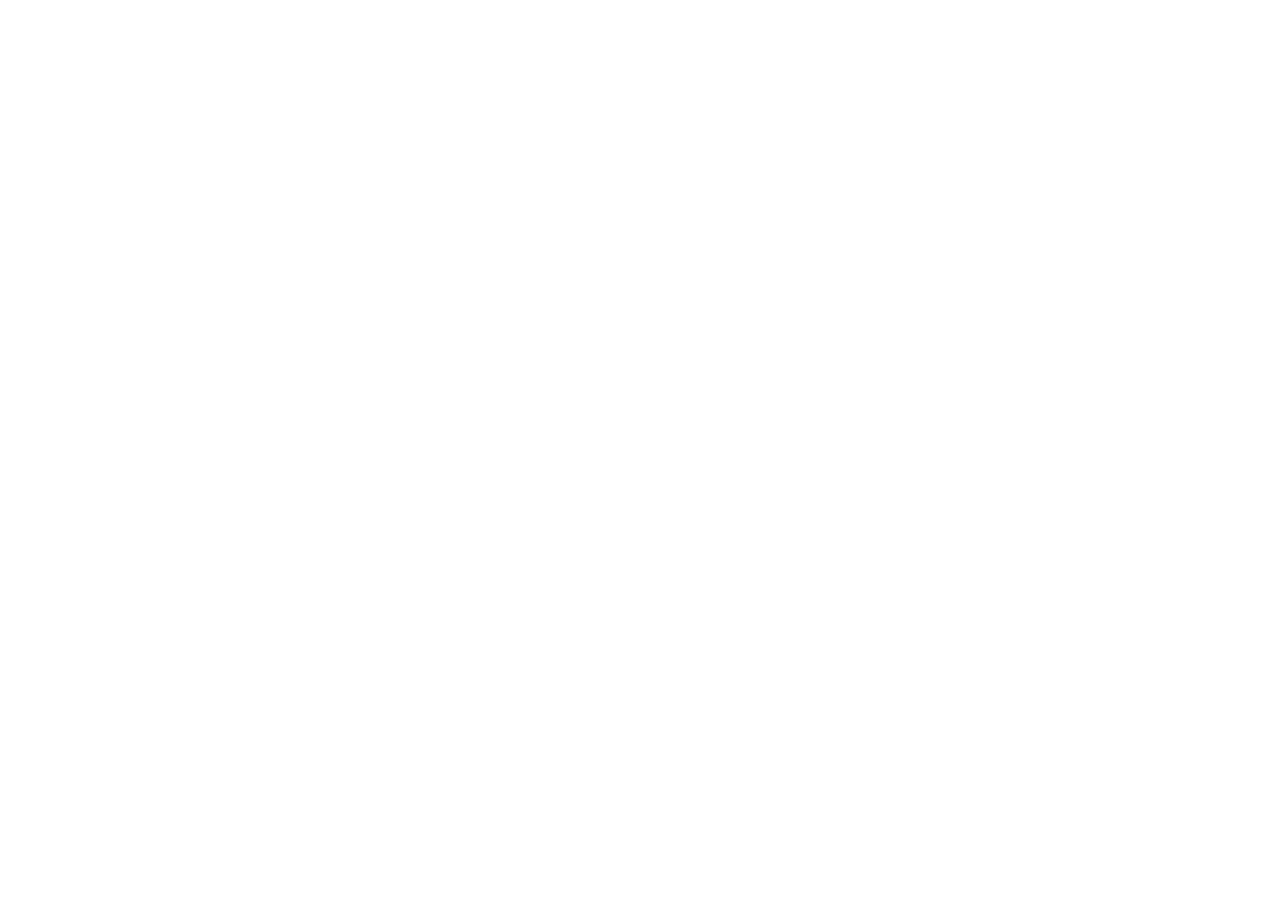
==== index.html @ 7ba06f56 "starcoffee" ====
<!DOCTYPE html>
<html lang="en">
<head>
    <meta charset="UTF-8">
    <meta http-equiv="X-UA-Compatible" content="IE=edge">
    <meta name="viewport" content="width=device-width, initial-scale=1.0">
    <title>Document</title>
    <link rel="stylesheet" href="css/style.css">
</head>
<body>
    
</body>
</html>
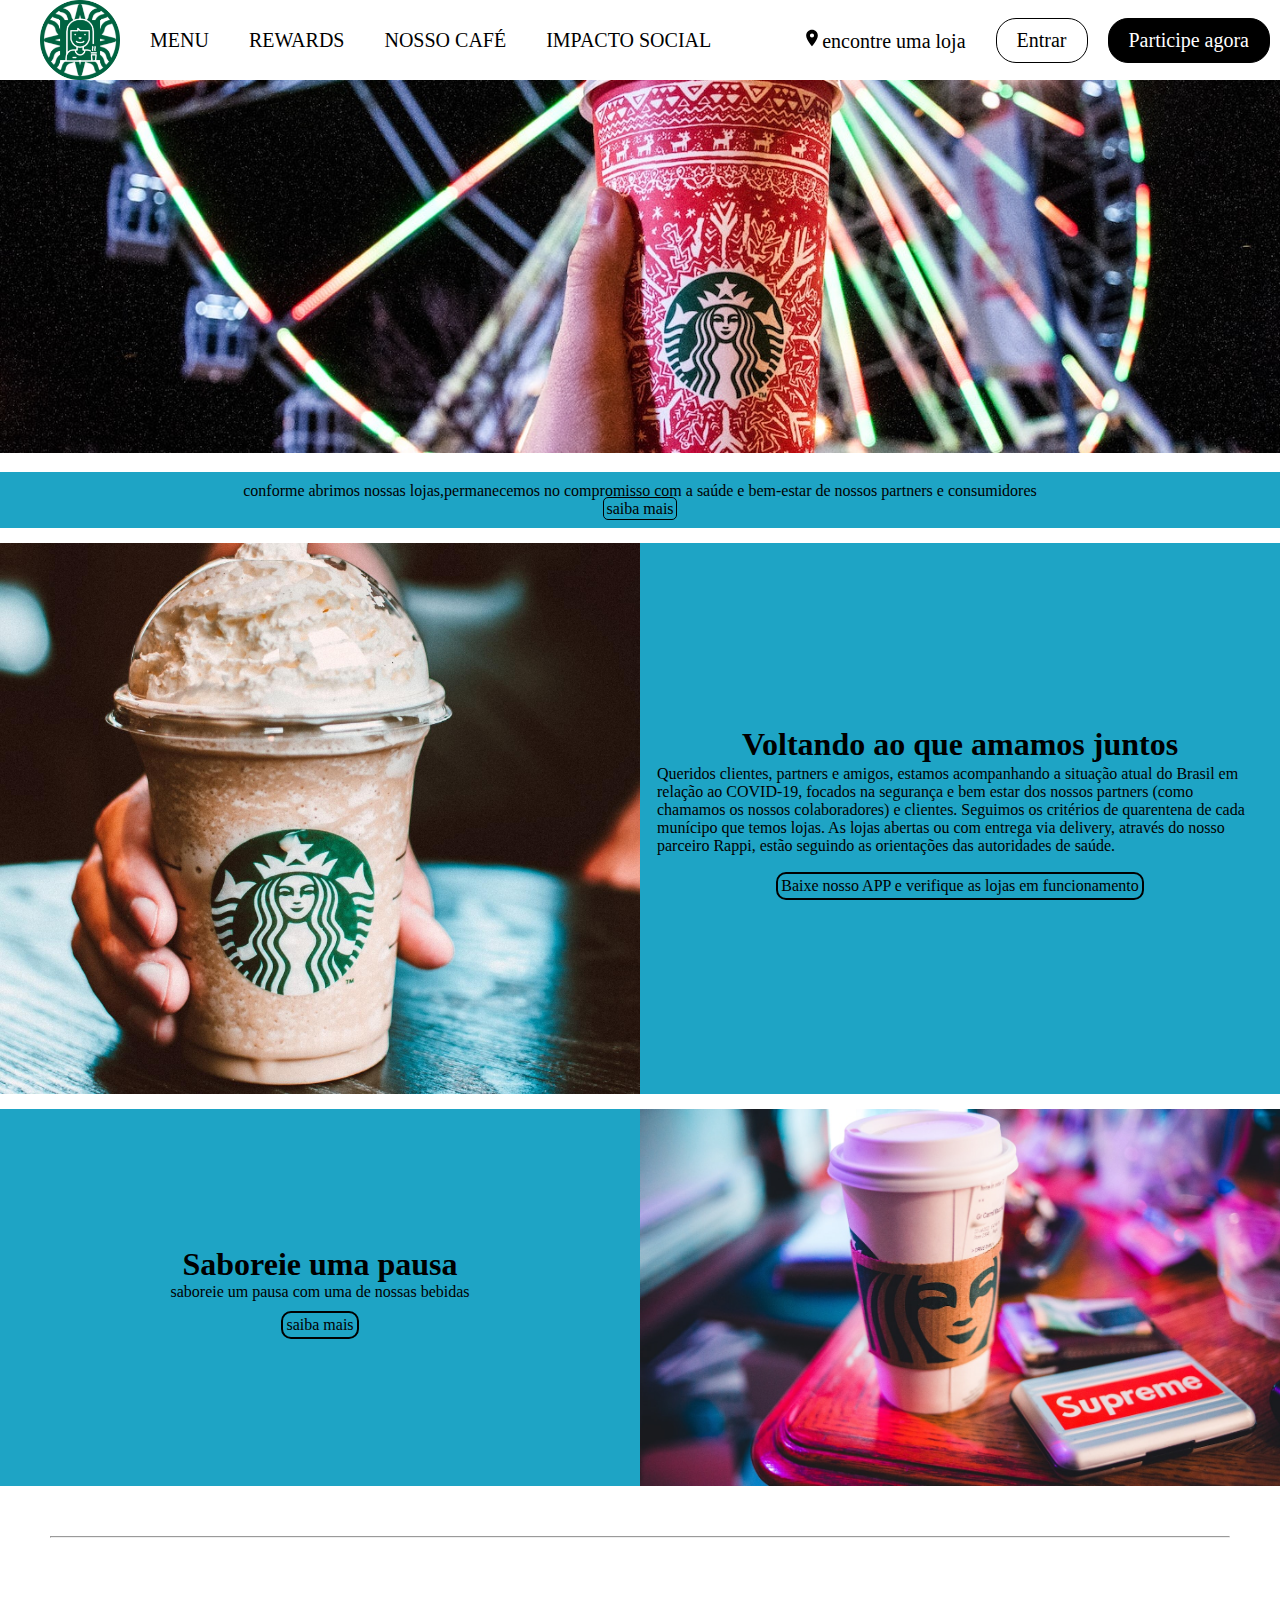
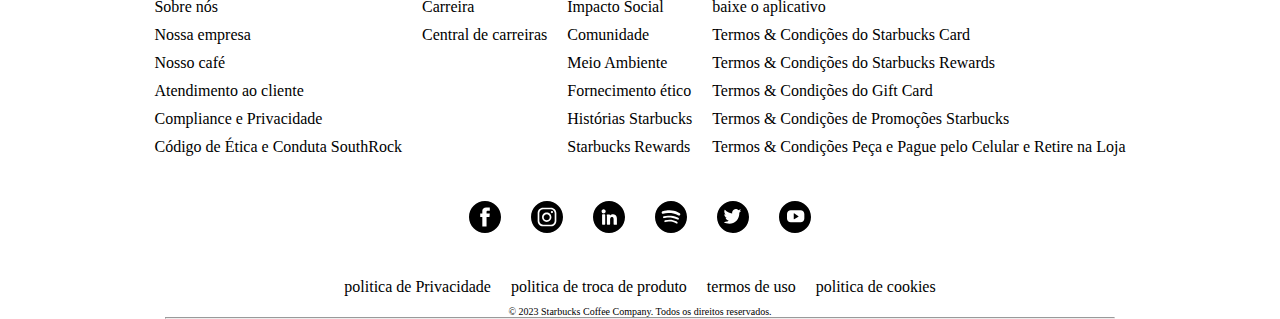
==== commit a4940565: "criação da página" ====
--- a/index.html
+++ b/index.html
@@ -1,13 +1,144 @@
 <!DOCTYPE html>
-<html lang="en">
+<html lang="pt-br">
+
 <head>
     <meta charset="UTF-8">
     <meta http-equiv="X-UA-Compatible" content="IE=edge">
     <meta name="viewport" content="width=device-width, initial-scale=1.0">
-    <title>Document</title>
+    <title>Starcoffee</title>
     <link rel="stylesheet" href="css/style.css">
+    <link rel="shortcut icon" href="img/logo.png" type="image/x-icon">
+    <link rel="preconnect" href="https://fonts.googleapis.com">
+    <link rel="preconnect" href="https://fonts.gstatic.com" crossorigin>
+    <link href="https: //fonts.googleapis.com/css2?family= Roboto & display=swap" rel="stylesheet">
+
 </head>
+
 <body>
+    <header class="cabecalho">
+
+        <div class="logo-menu">
+            <img src="img/logo.png">
+            <nav>
+                <ul class="menu">
+                    <li> <a href=" # "> MENU </a> </li>
+                    <li> <a href=" # "> REWARDS </a> </li>
+                    <li> <a href=" # "> NOSSO CAFÉ</a> </li>
+                    <li> <a href="#"> IMPACTO SOCIAL </a></li>
+                </ul>
+            </nav>
+        </div>
+
+        <div class="direita">
+            <ul>
+                <li class="ladodireito"> <a href="#"> <img src="img/location.svg">encontre uma loja </a> </li>
+                <li class="botao"> <a href="#"> Entrar </a> </li>
+                <li class="boton"> <a href="#"> Participe agora </a> </li>
+            </ul>
+        </div>
+
+    </header>
+    <main class="main">
+        <img src="img/capasite.jpg">
+        <div class="div-centralizada">
+            <p> conforme abrimos nossas lojas,permanecemos no compromisso com a saúde e bem-estar de nossos partners e
+                consumidores</p>
+            <a class="botones" href="#"> saiba mais </a>
+        </div>
+
+        <div class="card">
+            <img src="img/site1.jpg" class="img">
+
+            <div class="metade">
+                <h1> Voltando ao que amamos juntos</h1>
+                <p> Queridos clientes, partners e amigos, estamos acompanhando a
+                    situação atual do Brasil em relação ao COVID-19, focados na segurança e bem estar dos
+                    nossos partners (como chamamos os nossos colaboradores) e clientes. Seguimos os critérios de
+                    quarentena de cada munícipo que temos lojas. As lojas abertas ou com entrega via delivery, através
+                    do
+                    nosso parceiro Rappi, estão seguindo as orientações das autoridades de saúde.</p>
+                <a href="#" class="saiba"> Baixe nosso APP e verifique as lojas em funcionamento </a>
+            </div>
+        </div>
+        <div class="card">
+
+            <div class="oposto">
+                <h1> Saboreie uma pausa</h1>
+                <p> saboreie um pausa com uma de nossas bebidas </p>
+                <a href="#" class="button"> saiba mais </a>
+            </div>
+            <img src="img/site2.jpg" class="imga">
+
+        </div>
+    </main>
+    <hr class="linha">
+
+    <footer class="rodape">
+        
+        <div class="infos">
+            <ul class="coluna">
+                <li>Sobre nós</li>
+                <li>Nossa empresa</li>
+                <li> Nosso café</li>
+                <li>Atendimento ao cliente</li>
+                <li>Compliance e Privacidade</li>
+                <li>Código de Ética e Conduta SouthRock</li>
+            </ul>
+            <ul class="coluna1">
+                <li> Carreira </li>
+                <li>Central de carreiras</li>
+            </ul>
+            <ul class="coluna2">
+                <li>Impacto Social</li>
+                <li>Comunidade</li>
+                <li>Meio Ambiente</li>
+                <li>Fornecimento ético</li>
+                <li>Histórias Starbucks</li>
+                <li>Starbucks Rewards</li>
+            </ul>
+            <ul class="coluna3">
+                <li>baixe o aplicativo</li>
+                <li>Termos & Condições do Starbucks Card</li>
+                <li>Termos & Condições do Starbucks Rewards</li>
+                <li>Termos & Condições do Gift Card</li>
+                <li>Termos & Condições de Promoções Starbucks</li>
+                <li>Termos & Condições Peça e Pague pelo Celular e Retire na Loja</li>
+            </ul>
+        </div>
+
+        <div class="sociais">
+            <img src="img/icon-facebook.svg">
+            <img src="img/icon-instagram.svg">
+            <img src="img/icon-linkedin.svg">
+            <img src="img/icon-spotify.svg">
+            <img src="img/icon-twitter.svg">
+            <img src="img/icon-youtube.svg">
+        </div>
     
+        <ul class="finaldorodape">
+            <li>politica de Privacidade</li>
+            <li> politica de troca de produto</li>
+            <li>termos de uso </li>
+            <li>politica de cookies </li>
+        </ul>
+        <p>© 2023 Starbucks Coffee Company. Todos os direitos reservados.</p>
+        <hr class="linha2">
+
+    </footer>
+  
+    
+
+
+
+
+
+
+
+
+
+
+
+
 </body>
+
 </html>--- a/css/style.css
+++ b/css/style.css
@@ -0,0 +1,201 @@
+@media (max-width:650px){
+    .cabecalho{
+        flex-direction: column;
+        background-color: green;
+    }
+}
+* {
+    margin: 0;
+    padding: 0;
+    box-sizing: border-box;
+    font-family: 'Roboto', sem serifa;
+}
+
+.cabecalho {
+    background-color: rgb(255, 255, 255);
+    display: flex;
+   justify-content: space-between;
+    align-items: center;
+    box-shadow: 8px 3px 5px rgb(0, 0, 0);
+    font-size: 20px;
+}
+
+.logo-menu > img {
+    height: 80px;
+    padding-left:  30px;
+    margin-left: 10px;
+    margin-right: 10px;
+}
+
+.logo-menu {
+    display: flex;
+    justify-content: space-around;
+}
+
+.menu {
+    display: flex;
+    height: 100%;
+    color: black;
+    align-items: center;
+
+}
+
+a {
+    color: black;
+    text-decoration: none;
+    margin: 10px;
+
+}
+
+li {
+    list-style-type: none;
+    align-items: center;
+    margin: 10px;
+    
+}
+
+.ladodireito {
+    display: flex;
+    justify-content: space-between;
+    align-items: center;
+
+
+}
+
+.botao {
+    background-color: rgb(255, 255, 255);
+    padding: 10px;
+    text-decoration: none;
+    border: 1px solid rgb(0, 0, 0);
+    color: white;
+    border-radius: 20px;
+    margin: 10px;
+}
+.botao:hover{
+    background-color: rgb(98, 112, 99);
+
+}
+.boton {
+    background-color: rgb(0, 0, 0);
+    padding: 10px;
+    text-decoration: none;
+    border: 1px solid rgb(0, 0, 0);
+    border-radius: 20px;
+    margin: 10px;
+}
+.boton:hover{
+    background-color: rgb(98, 112, 99);
+    
+}
+.boton a {
+    color: white;
+    font-size: 20px;
+    font-weight: 500;
+}
+
+.direita  ul {
+    display: flex;
+    align-items: center;
+    font-size: 20px;
+}
+.main{
+    margin: 0 auto;
+    max-width: 1300px;
+    
+}
+main > img {
+    width: 100%;
+}
+.div-centralizada{
+    background-color: rgb(30, 164, 197);
+    margin: 0 auto;
+    width: 100%;
+    padding: 10px;
+    text-align: center;
+    margin-top: 15px;
+}
+.botones{
+    border: 1px solid black;
+    border-radius: 5px;
+    padding: 2px;
+    
+}
+.button {
+    border: 2px solid black;
+    border-radius: 10px;
+    padding: 3px;
+    
+}
+.metade p {
+    margin-bottom: 5px;
+    padding: 2px;
+}
+
+.metade {
+    width: 50%;
+    display: flex;
+    flex-direction: column;
+    justify-content: center;
+    align-items: center;
+    padding: 15px;
+
+}
+.img{
+    width: 50%;
+    
+}
+.card{
+    display: flex;
+    background-color: rgb(30, 164, 197);
+    margin-top: 15px;
+    align-items: 5xp;
+}
+.imga{
+    width: 50%;
+}
+.oposto{
+    width: 50%;
+    display: flex;
+    flex-direction: column;
+    justify-content: center;
+    align-items: center;
+    padding: 15px;
+}
+.linha{
+    margin: 50px;
+}
+footer{
+    display: flex;
+    align-items: center;
+    flex-direction: column;
+    justify-content: space-between;
+}
+
+footer .infos {
+    display:  flex;
+}
+
+.sociais{
+    display: flex;
+    justify-content: center;
+    padding: 10px;
+   margin: 10px;
+}
+.sociais img {
+    padding: 15px;
+} 
+.finaldorodape{
+display: flex;
+}
+.saiba{
+    border: 2px solid black;
+    border-radius: 10px;
+    padding: 3px;
+}
+footer p{
+    text-align: center;
+    font-size: 10px;
+}
+.linha2{
+    width: 950px;
+}